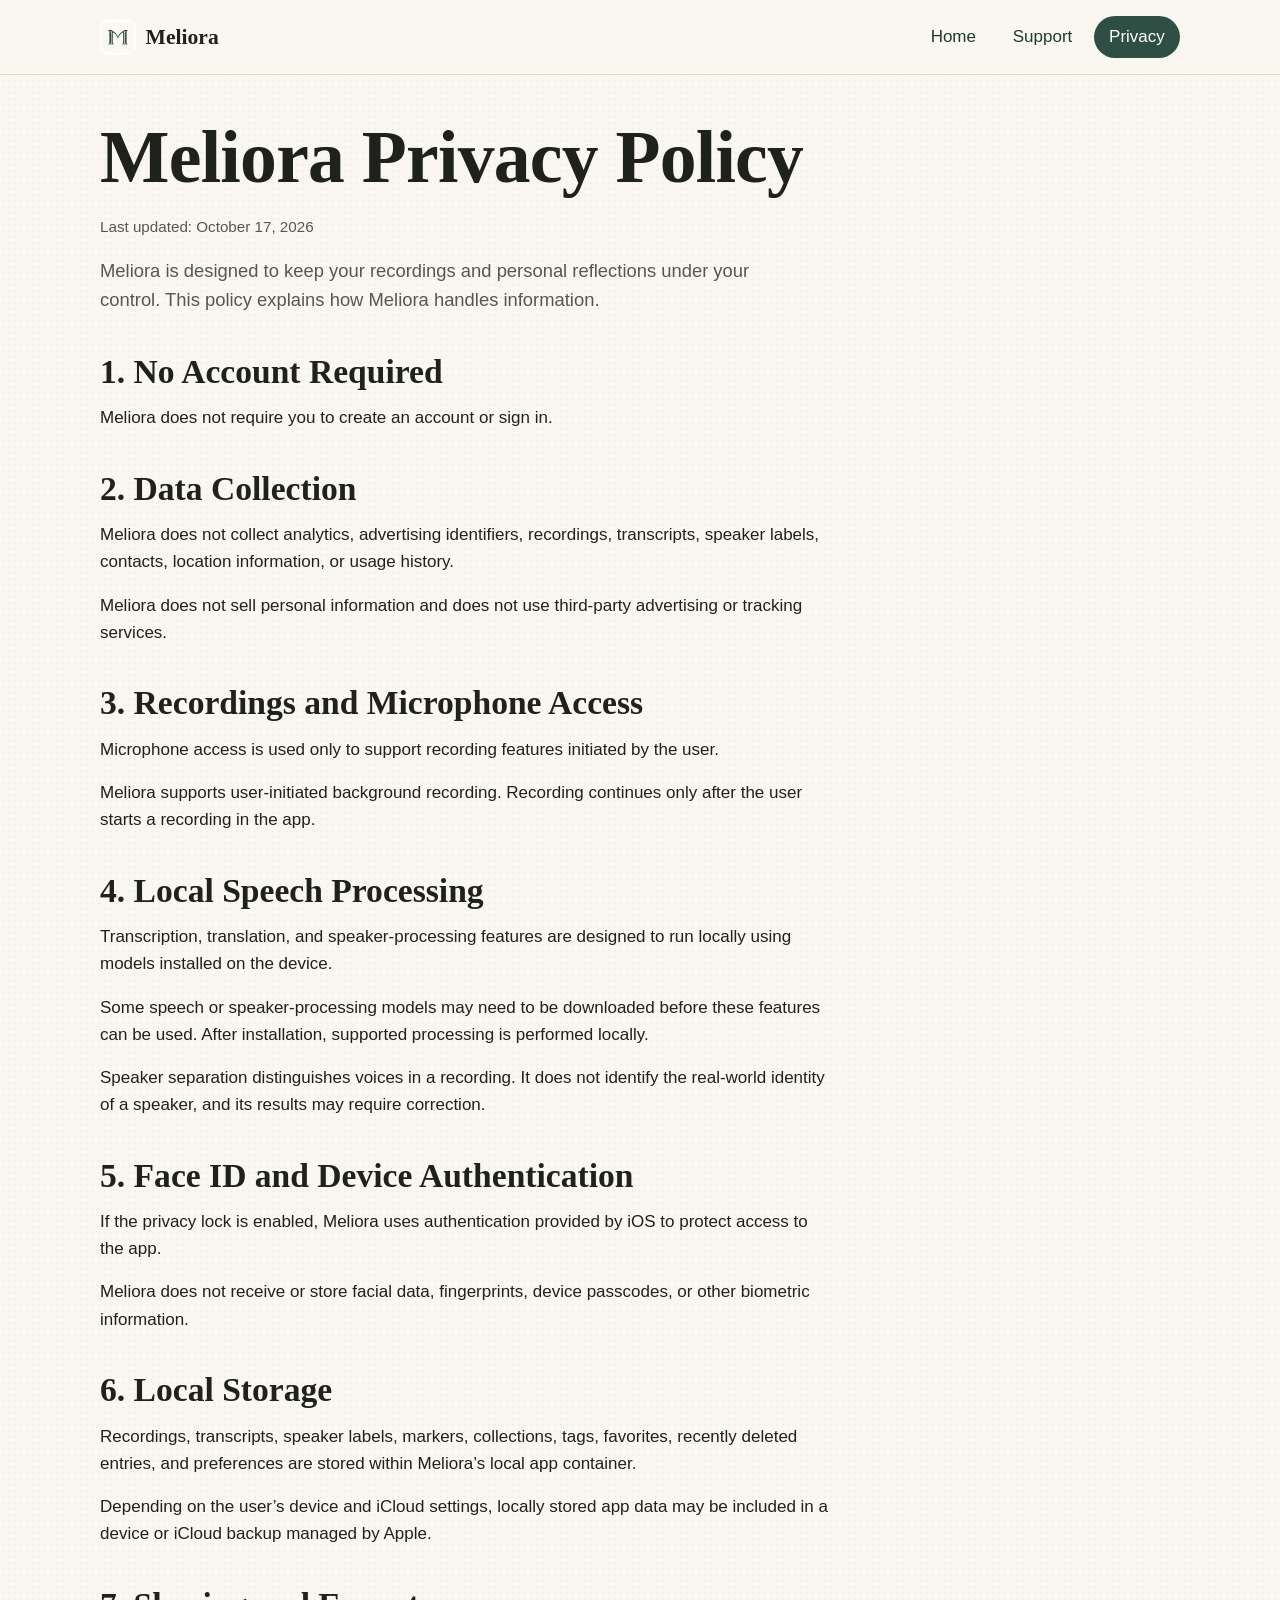
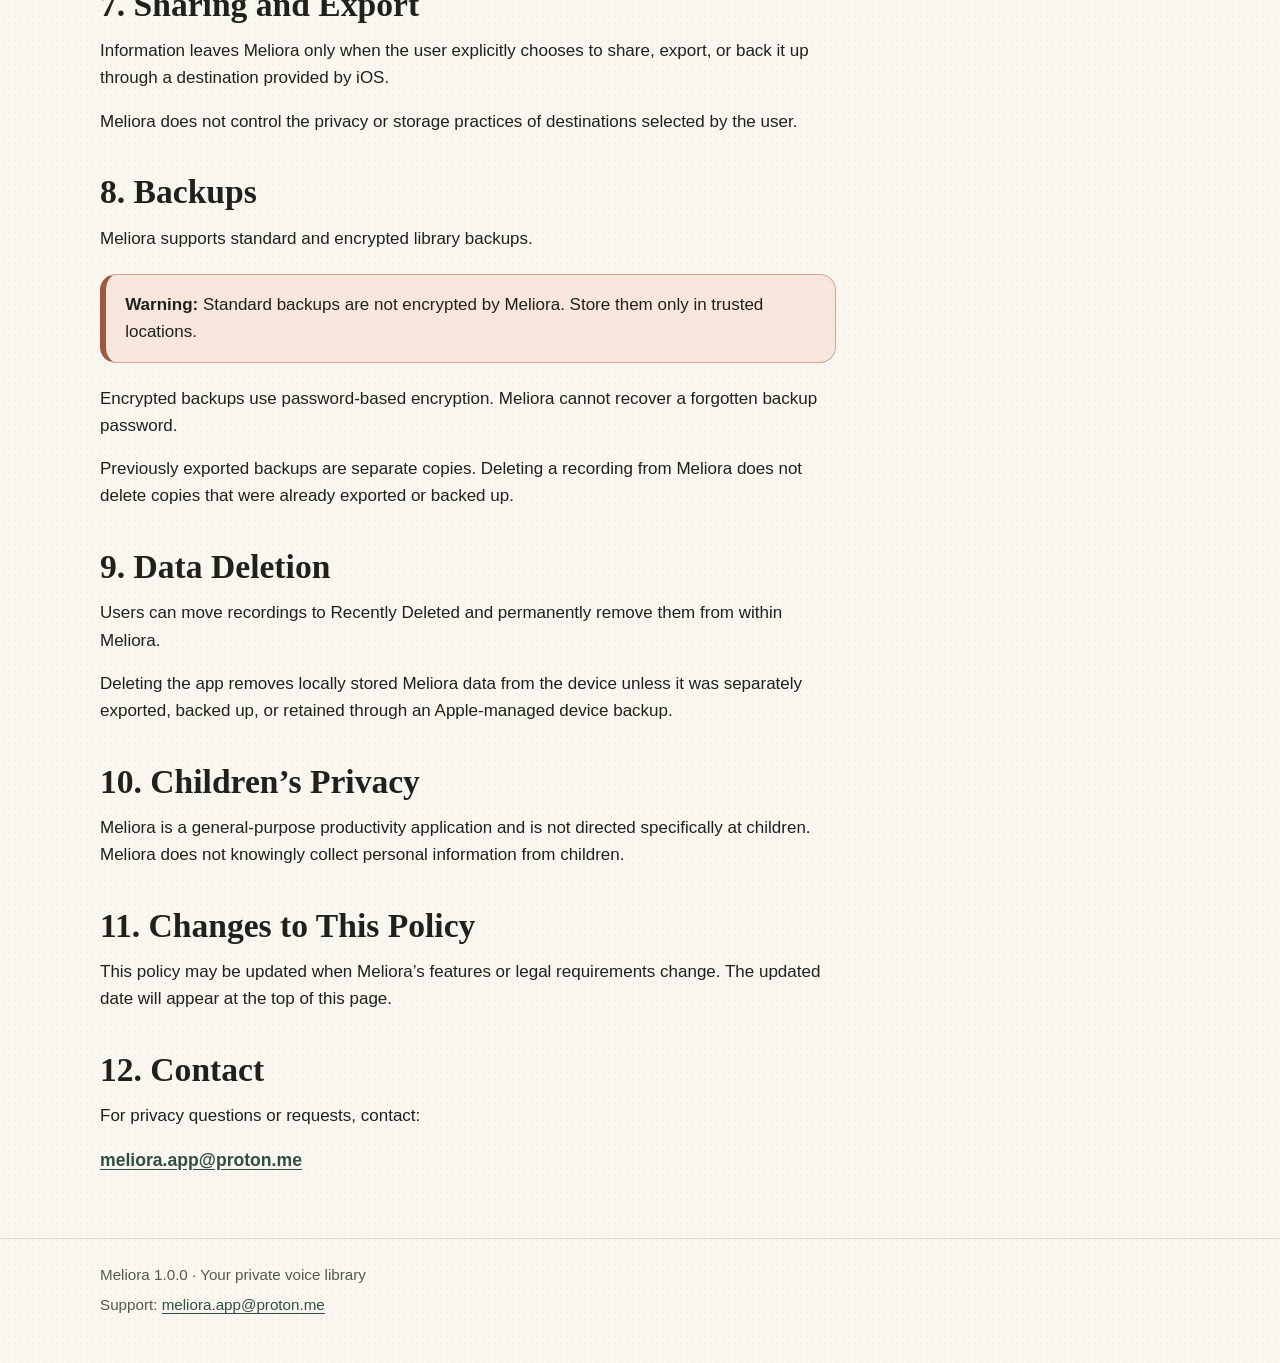
==== privacy/index.html @ bd2d9e7c "Publish Meliora privacy and support website" ====
<!doctype html>
<html lang="en">
<head>
  <meta charset="utf-8">
  <meta name="viewport" content="width=device-width, initial-scale=1">
  <title>Meliora Privacy Policy</title>
  <meta name="description" content="How Meliora handles your recordings, transcripts, speaker labels, backups, and personal data. No account, no analytics, and local processing on your device.">
  <meta name="theme-color" content="#2f4f45">
  <link rel="canonical" href="https://weird-guitar.github.io/meliora-support/privacy/">
  <meta property="og:title" content="Meliora Privacy Policy">
  <meta property="og:description" content="Meliora keeps your recordings and personal reflections under your control. Read how the app handles information.">
  <meta property="og:url" content="https://weird-guitar.github.io/meliora-support/privacy/">
  <meta property="og:type" content="article">
  <link rel="stylesheet" href="../style.css">
</head>
<body>
  <a class="skip-link" href="#main">Skip to content</a>

  <header class="site-header">
    <div class="container nav">
      <a class="brand" href="../">
        <img src="../assets/meliora-icon.png" alt="" width="36" height="36">
        <span>Meliora</span>
      </a>
      <nav aria-label="Main">
        <ul class="nav-links">
          <li><a href="../">Home</a></li>
          <li><a href="../support/">Support</a></li>
          <li><a href="./" aria-current="page">Privacy</a></li>
        </ul>
      </nav>
    </div>
  </header>

  <main id="main">
    <div class="container page">
      <h1>Meliora Privacy Policy</h1>
      <p class="meta">Last updated: October 17, 2026</p>

      <div class="prose">
        <p class="page-intro">Meliora is designed to keep your recordings and personal reflections under your control. This policy explains how Meliora handles information.</p>

        <h2>1. No Account Required</h2>
        <p>Meliora does not require you to create an account or sign in.</p>

        <h2>2. Data Collection</h2>
        <p>Meliora does not collect analytics, advertising identifiers, recordings, transcripts, speaker labels, contacts, location information, or usage history.</p>
        <p>Meliora does not sell personal information and does not use third-party advertising or tracking services.</p>

        <h2>3. Recordings and Microphone Access</h2>
        <p>Microphone access is used only to support recording features initiated by the user.</p>
        <p>Meliora supports user-initiated background recording. Recording continues only after the user starts a recording in the app.</p>

        <h2>4. Local Speech Processing</h2>
        <p>Transcription, translation, and speaker-processing features are designed to run locally using models installed on the device.</p>
        <p>Some speech or speaker-processing models may need to be downloaded before these features can be used. After installation, supported processing is performed locally.</p>
        <p>Speaker separation distinguishes voices in a recording. It does not identify the real-world identity of a speaker, and its results may require correction.</p>

        <h2>5. Face ID and Device Authentication</h2>
        <p>If the privacy lock is enabled, Meliora uses authentication provided by iOS to protect access to the app.</p>
        <p>Meliora does not receive or store facial data, fingerprints, device passcodes, or other biometric information.</p>

        <h2>6. Local Storage</h2>
        <p>Recordings, transcripts, speaker labels, markers, collections, tags, favorites, recently deleted entries, and preferences are stored within Meliora’s local app container.</p>
        <p>Depending on the user’s device and iCloud settings, locally stored app data may be included in a device or iCloud backup managed by Apple.</p>

        <h2>7. Sharing and Export</h2>
        <p>Information leaves Meliora only when the user explicitly chooses to share, export, or back it up through a destination provided by iOS.</p>
        <p>Meliora does not control the privacy or storage practices of destinations selected by the user.</p>

        <h2>8. Backups</h2>
        <p>Meliora supports standard and encrypted library backups.</p>
        <aside class="callout warning" aria-label="Backup warning">
          <p><strong>Warning:</strong> Standard backups are not encrypted by Meliora. Store them only in trusted locations.</p>
        </aside>
        <p>Encrypted backups use password-based encryption. Meliora cannot recover a forgotten backup password.</p>
        <p>Previously exported backups are separate copies. Deleting a recording from Meliora does not delete copies that were already exported or backed up.</p>

        <h2>9. Data Deletion</h2>
        <p>Users can move recordings to Recently Deleted and permanently remove them from within Meliora.</p>
        <p>Deleting the app removes locally stored Meliora data from the device unless it was separately exported, backed up, or retained through an Apple-managed device backup.</p>

        <h2>10. Children’s Privacy</h2>
        <p>Meliora is a general-purpose productivity application and is not directed specifically at children. Meliora does not knowingly collect personal information from children.</p>

        <h2>11. Changes to This Policy</h2>
        <p>This policy may be updated when Meliora’s features or legal requirements change. The updated date will appear at the top of this page.</p>

        <h2>12. Contact</h2>
        <p>For privacy questions or requests, contact:</p>
        <p><a class="mailto" href="mailto:meliora.app@proton.me">meliora.app@proton.me</a></p>
      </div>
    </div>
  </main>

  <footer class="site-footer">
    <div class="container">
      <p>Meliora 1.0.0 · Your private voice library</p>
      <p>Support: <a href="mailto:meliora.app@proton.me">meliora.app@proton.me</a></p>
    </div>
  </footer>
</body>
</html>
---- style.css ----
:root {
  --cream: #faf7f0;
  --paper: #f3eee2;
  --card: #ffffff;
  --line: #e2dac7;
  --green: #2f4f45;
  --green-deep: #1f3a31;
  --sage: #b9cabb;
  --sage-soft: #e3ebe3;
  --terracotta: #9c5a3e;
  --terracotta-soft: #f6e6dc;
  --amber: #e3b25f;
  --amber-soft: #fbf1d9;
  --ink: #1f211d;
  --muted: #55584f;
  --radius: 22px;
  --shadow: 0 10px 30px rgba(47, 79, 69, 0.10);
  --serif: "Iowan Old Style", Baskerville, Georgia, "Times New Roman", serif;
  --sans: -apple-system, BlinkMacSystemFont, "SF Pro Text", "Segoe UI", sans-serif;
}

*, *::before, *::after { box-sizing: border-box; }

html { -webkit-text-size-adjust: 100%; }

body {
  margin: 0;
  min-height: 100vh;
  font-family: var(--sans);
  font-size: 1.0625rem;
  line-height: 1.6;
  color: var(--ink);
  background-color: var(--cream);
  background-image:
    radial-gradient(rgba(47, 79, 69, 0.035) 1px, transparent 1px);
  background-size: 6px 6px;
}

img { max-width: 100%; height: auto; display: block; }

a { color: var(--green); text-underline-offset: 3px; }
a:hover { color: var(--green-deep); }

a:focus-visible,
button:focus-visible {
  outline: 3px solid var(--green-deep);
  outline-offset: 3px;
  border-radius: 6px;
}

h1, h2, h3 {
  font-family: var(--serif);
  color: var(--ink);
  line-height: 1.15;
  font-weight: 700;
}

h1 { font-size: clamp(2.6rem, 8vw, 4.6rem); margin: 0 0 1rem; letter-spacing: -0.01em; }
h2 { font-size: clamp(1.6rem, 4vw, 2.1rem); margin: 2.4rem 0 0.8rem; }
h3 { font-size: 1.3rem; margin: 0 0 0.5rem; }

p { margin: 0 0 1rem; }

.container {
  width: min(1080px, 100% - 2.5rem);
  margin-inline: auto;
}

.visually-hidden {
  position: absolute !important;
  width: 1px; height: 1px;
  overflow: hidden;
  clip: rect(0 0 0 0);
  white-space: nowrap;
}

.skip-link {
  position: absolute;
  left: 1rem;
  top: -4rem;
  background: var(--green);
  color: #fff;
  padding: 0.6rem 1rem;
  border-radius: 999px;
  z-index: 10;
}
.skip-link:focus { top: 1rem; }

/* Navigation */
.site-header {
  border-bottom: 1px solid var(--line);
  background: rgba(250, 247, 240, 0.92);
}
.nav {
  display: flex;
  flex-wrap: wrap;
  align-items: center;
  justify-content: space-between;
  gap: 0.75rem 1.5rem;
  padding: 1rem 0;
}
.brand {
  display: inline-flex;
  align-items: center;
  gap: 0.6rem;
  text-decoration: none;
  color: var(--ink);
  font-family: var(--serif);
  font-size: 1.35rem;
  font-weight: 700;
}
.brand img { width: 36px; height: 36px; border-radius: 9px; }
.nav-links {
  list-style: none;
  display: flex;
  flex-wrap: wrap;
  gap: 0.4rem;
  margin: 0;
  padding: 0;
}
.nav-links a {
  display: inline-block;
  padding: 0.45rem 0.95rem;
  border-radius: 999px;
  text-decoration: none;
  color: var(--green-deep);
  background: transparent;
  font-weight: 500;
}
.nav-links a:hover { background: var(--sage-soft); }
.nav-links a[aria-current="page"] {
  background: var(--green);
  color: #fff;
}

/* Hero */
.hero {
  display: grid;
  gap: 2.5rem;
  align-items: center;
  padding: 3.5rem 0 2.5rem;
}
.eyebrow {
  display: inline-block;
  font-size: 0.9rem;
  font-weight: 600;
  letter-spacing: 0.08em;
  text-transform: uppercase;
  color: var(--terracotta);
  background: var(--terracotta-soft);
  padding: 0.35rem 0.8rem;
  border-radius: 999px;
  margin-bottom: 1.2rem;
}
.lede {
  font-size: 1.15rem;
  color: var(--muted);
  max-width: 34rem;
}
.actions {
  display: flex;
  flex-wrap: wrap;
  gap: 0.75rem;
  margin-top: 1.5rem;
}
.button {
  display: inline-flex;
  align-items: center;
  justify-content: center;
  min-height: 48px;
  padding: 0.75rem 1.4rem;
  border-radius: 999px;
  font-weight: 600;
  text-decoration: none;
  border: 1px solid transparent;
}
.button.primary {
  background: var(--green);
  color: #ffffff;
}
.button.primary:hover { background: var(--green-deep); color: #ffffff; }
.button.secondary {
  background: var(--card);
  color: var(--green-deep);
  border-color: var(--line);
}
.button.secondary:hover { background: var(--sage-soft); color: var(--green-deep); }

/* App-style recording preview */
.hero-card {
  background: var(--green);
  color: #f6f3ea;
  border-radius: 28px;
  padding: 1.6rem;
  box-shadow: var(--shadow);
  max-width: 420px;
  width: 100%;
  justify-self: center;
}
.status {
  display: flex;
  align-items: center;
  gap: 0.5rem;
  font-size: 0.95rem;
  font-weight: 600;
  margin: 0 0 0.9rem;
  color: #f6f3ea;
}
.dot {
  width: 10px;
  height: 10px;
  border-radius: 50%;
  background: #e9a48a;
  display: inline-block;
}
.card-title {
  font-family: var(--serif);
  font-size: 1.6rem;
  font-weight: 700;
  margin: 0 0 0.2rem;
  color: #ffffff;
}
.timer {
  font-variant-numeric: tabular-nums;
  font-size: 2.4rem;
  font-weight: 300;
  margin: 0 0 1rem;
  color: #ffffff;
}
.waveform {
  display: flex;
  align-items: center;
  justify-content: center;
  gap: 4px;
  height: 84px;
  margin: 0 0 1.2rem;
  padding: 0.5rem;
  background: rgba(255, 255, 255, 0.08);
  border-radius: 16px;
}
.waveform span {
  display: block;
  width: 5px;
  height: var(--h);
  border-radius: 3px;
  background: var(--sage);
}
.waveform span:nth-child(3n) { background: #e9d3a1; }
.live-draft {
  background: rgba(255, 255, 255, 0.10);
  border-radius: 16px;
  padding: 0.9rem 1rem;
}
.live-draft .label {
  font-size: 0.8rem;
  font-weight: 700;
  text-transform: uppercase;
  letter-spacing: 0.08em;
  color: #e9d3a1;
  margin-bottom: 0.3rem;
}
.live-draft p:last-child { margin: 0; color: #f6f3ea; }

/* Cards */
.features {
  display: grid;
  gap: 1.25rem;
  padding: 1rem 0 2rem;
}
.card {
  background: var(--card);
  border: 1px solid var(--line);
  border-radius: var(--radius);
  padding: 1.6rem;
  box-shadow: 0 2px 10px rgba(47, 79, 69, 0.05);
}
.card p:last-child { margin-bottom: 0; }
.card .icon {
  width: 44px;
  height: 44px;
  border-radius: 14px;
  background: var(--sage-soft);
  color: var(--green-deep);
  display: grid;
  place-items: center;
  font-family: var(--serif);
  font-weight: 700;
  margin-bottom: 1rem;
}

.cta {
  margin: 1.5rem 0 3rem;
  background: var(--sage-soft);
  border-color: var(--sage);
}
.cta .actions { margin-top: 1rem; }

/* Content pages */
.page {
  padding: 2.5rem 0 1rem;
}
.page-intro {
  font-size: 1.15rem;
  color: var(--muted);
  max-width: 44rem;
}
.meta {
  font-size: 0.95rem;
  color: var(--muted);
}
.prose {
  max-width: 46rem;
}
.prose ol, .prose ul { padding-left: 1.3rem; }
.prose li { margin-bottom: 0.4rem; }

.callout {
  border-radius: 16px;
  padding: 1rem 1.2rem;
  margin: 1.4rem 0;
  border: 1px solid var(--line);
  background: var(--card);
}
.callout p:last-child { margin-bottom: 0; }
.callout.warning {
  background: var(--terracotta-soft);
  border: 1px solid #d9a58c;
  border-left: 6px solid var(--terracotta);
  color: var(--ink);
}
.callout.note {
  background: var(--amber-soft);
  border: 1px solid #e8cf93;
}
.callout strong { color: var(--ink); }

.mailto {
  font-weight: 600;
  font-size: 1.1rem;
  word-break: break-word;
}

.section-list {
  display: grid;
  gap: 1rem;
  margin-top: 1.5rem;
}
.section-list .card h2 {
  margin: 0 0 0.6rem;
  font-size: 1.45rem;
}

/* Footer */
.site-footer {
  border-top: 1px solid var(--line);
  margin-top: 2rem;
  padding: 1.5rem 0 2.5rem;
  color: var(--muted);
  font-size: 0.95rem;
}
.site-footer p { margin: 0 0 0.35rem; }

/* 404 */
.notfound {
  text-align: center;
  padding: 5rem 0;
}
.notfound .brand-mark {
  width: 84px;
  height: 84px;
  border-radius: 22px;
  margin: 0 auto 1.5rem;
}

/* Wider layouts */
@media (min-width: 860px) {
  .hero {
    grid-template-columns: 1.1fr 0.9fr;
    padding: 5rem 0 3.5rem;
  }
  .features {
    grid-template-columns: repeat(3, 1fr);
  }
  .section-list {
    grid-template-columns: 1fr 1fr;
  }
}

@media (prefers-reduced-motion: no-preference) {
  .card { transition: transform 0.2s ease, box-shadow 0.2s ease; }
  .card:hover { transform: translateY(-2px); box-shadow: var(--shadow); }
  .dot { animation: gentle-pulse 2.4s ease-in-out infinite; }
  @keyframes gentle-pulse {
    0%, 100% { opacity: 1; }
    50% { opacity: 0.45; }
  }
}

@media (prefers-reduced-motion: reduce) {
  *, *::before, *::after {
    animation: none !important;
    transition: none !important;
    scroll-behavior: auto !important;
  }
}
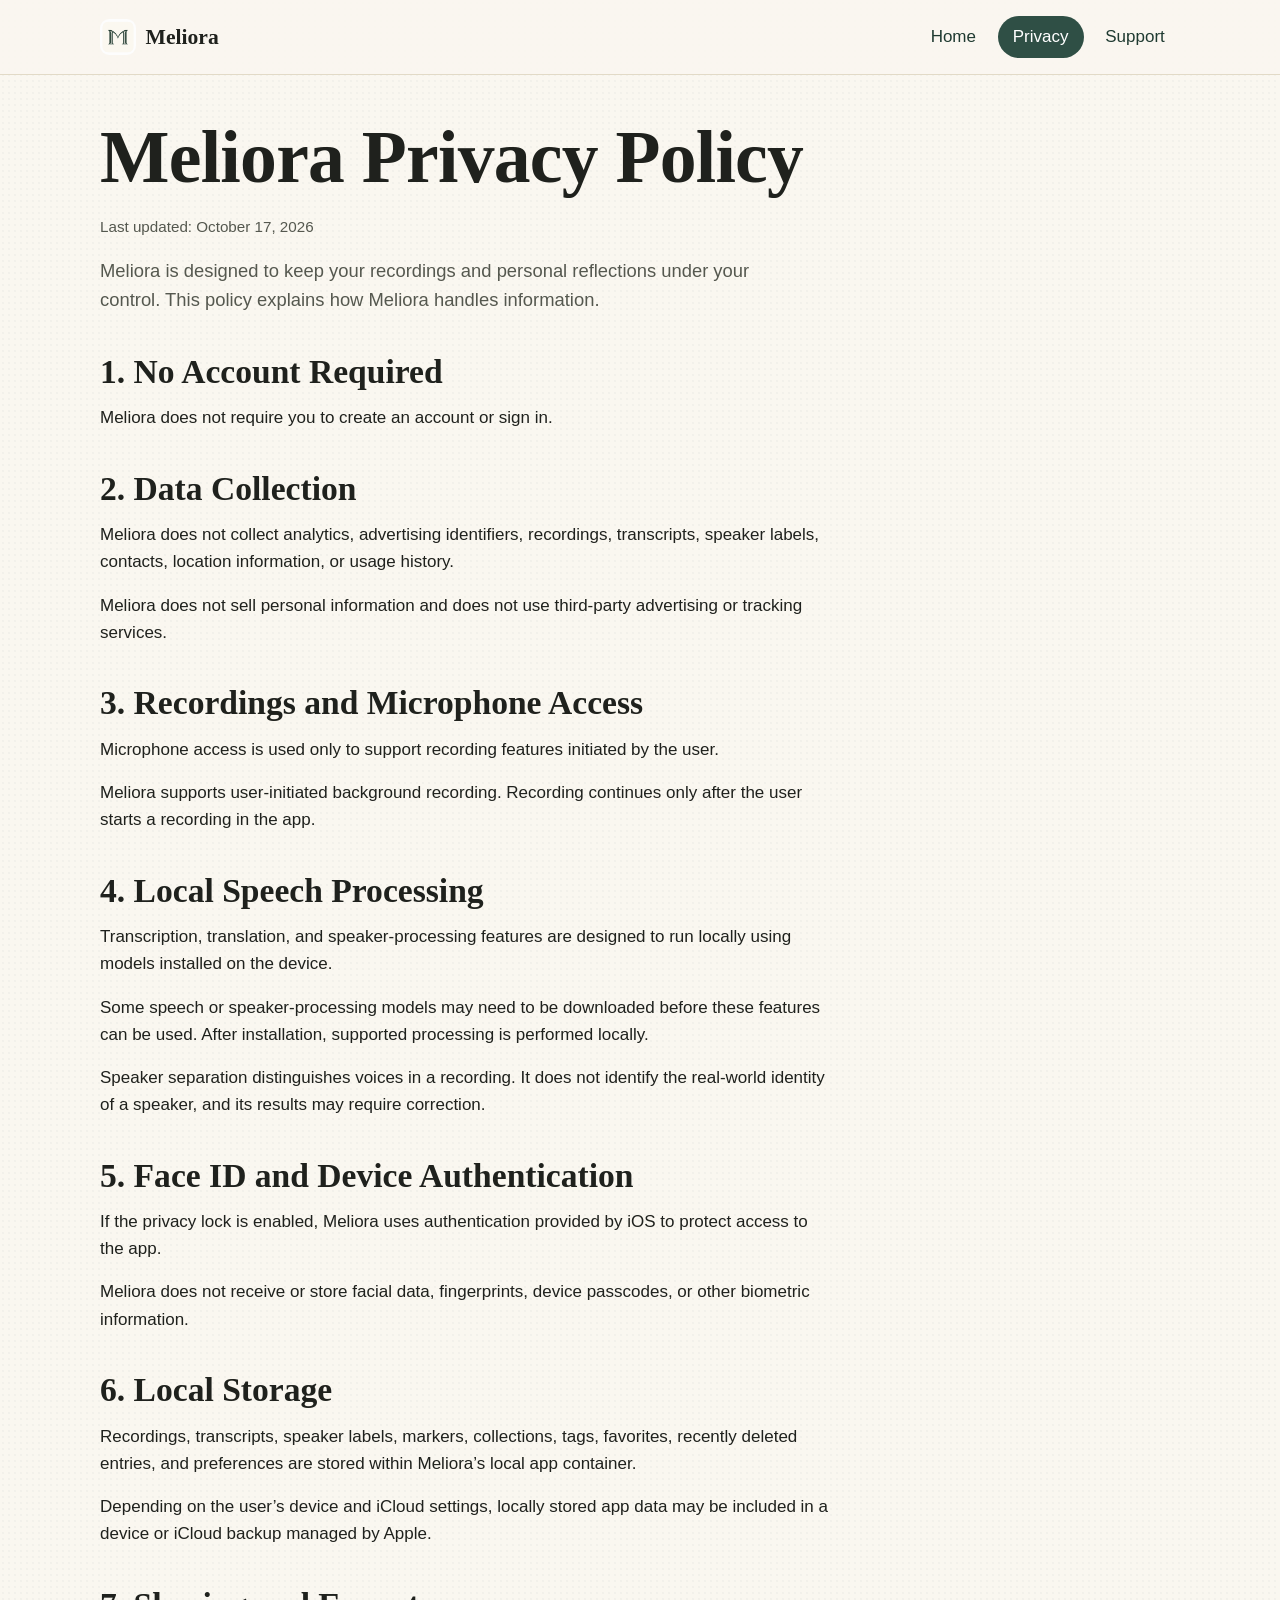
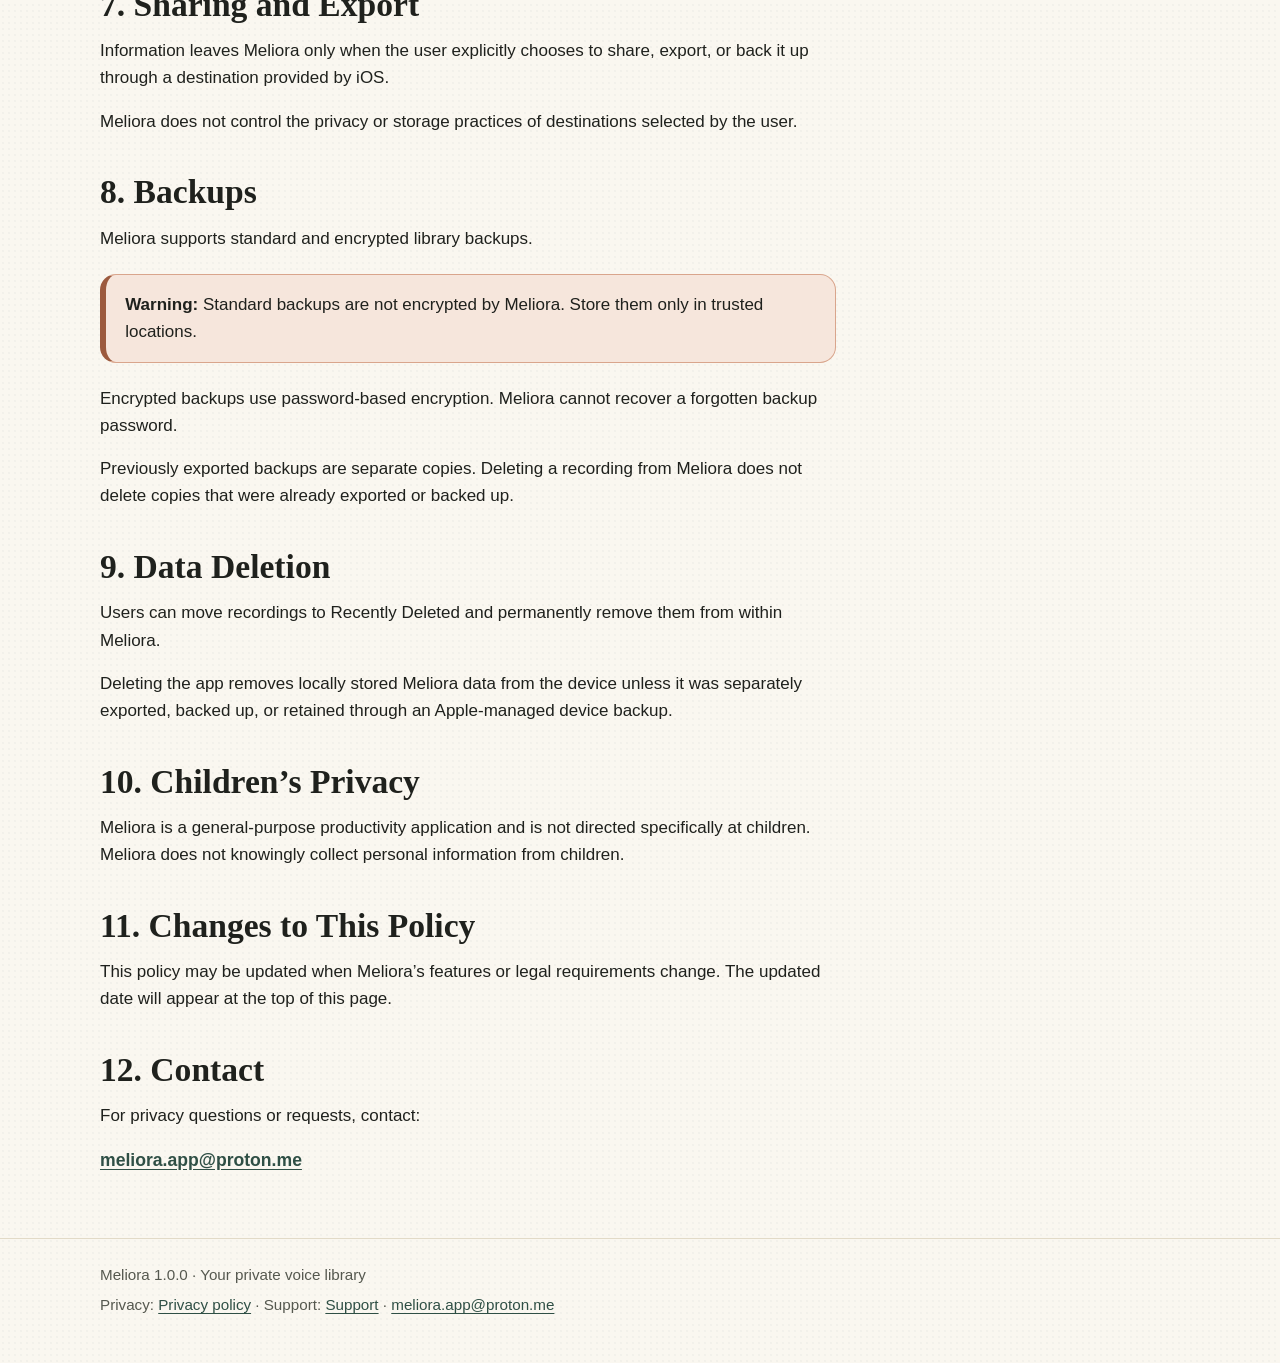
==== commit cdb8199c: "Refine Meliora website homepage" ====
--- a/privacy/index.html
+++ b/privacy/index.html
@@ -25,8 +25,8 @@
       <nav aria-label="Main">
         <ul class="nav-links">
           <li><a href="../">Home</a></li>
+          <li><a href="./" aria-current="page">Privacy</a></li>
           <li><a href="../support/">Support</a></li>
-          <li><a href="./" aria-current="page">Privacy</a></li>
         </ul>
       </nav>
     </div>
@@ -96,7 +96,7 @@
   <footer class="site-footer">
     <div class="container">
       <p>Meliora 1.0.0 · Your private voice library</p>
-      <p>Support: <a href="mailto:meliora.app@proton.me">meliora.app@proton.me</a></p>
+      <p>Privacy: <a href="./">Privacy policy</a> · Support: <a href="../support/">Support</a> · <a href="mailto:meliora.app@proton.me">meliora.app@proton.me</a></p>
     </div>
   </footer>
 </body>
--- a/style.css
+++ b/style.css
@@ -403,3 +403,46 @@
     scroll-behavior: auto !important;
   }
 }
+
+/* Homepage sections */
+.showcase, .privacy-band {
+  padding: 2.5rem 0 1rem;
+}
+.section-head {
+  max-width: 44rem;
+  margin-bottom: 1.5rem;
+}
+.section-head h2 {
+  margin-top: 0.4rem;
+}
+.privacy-band {
+  margin-top: 1.5rem;
+  background: var(--sage-soft);
+  border: 1px solid var(--sage);
+  border-radius: 28px;
+  padding: 2.2rem 1.5rem 1.6rem;
+}
+.privacy-points {
+  display: grid;
+  gap: 1.25rem;
+}
+.band-link {
+  margin: 1.4rem 0 0;
+  font-weight: 600;
+}
+.returning {
+  margin: 2.5rem 0 3rem;
+  background: var(--card);
+}
+.returning h2 {
+  margin-top: 0;
+  font-size: 1.6rem;
+}
+@media (min-width: 860px) {
+  .privacy-band {
+    padding: 2.8rem 2.5rem 2rem;
+  }
+  .privacy-points {
+    grid-template-columns: repeat(3, 1fr);
+  }
+}
